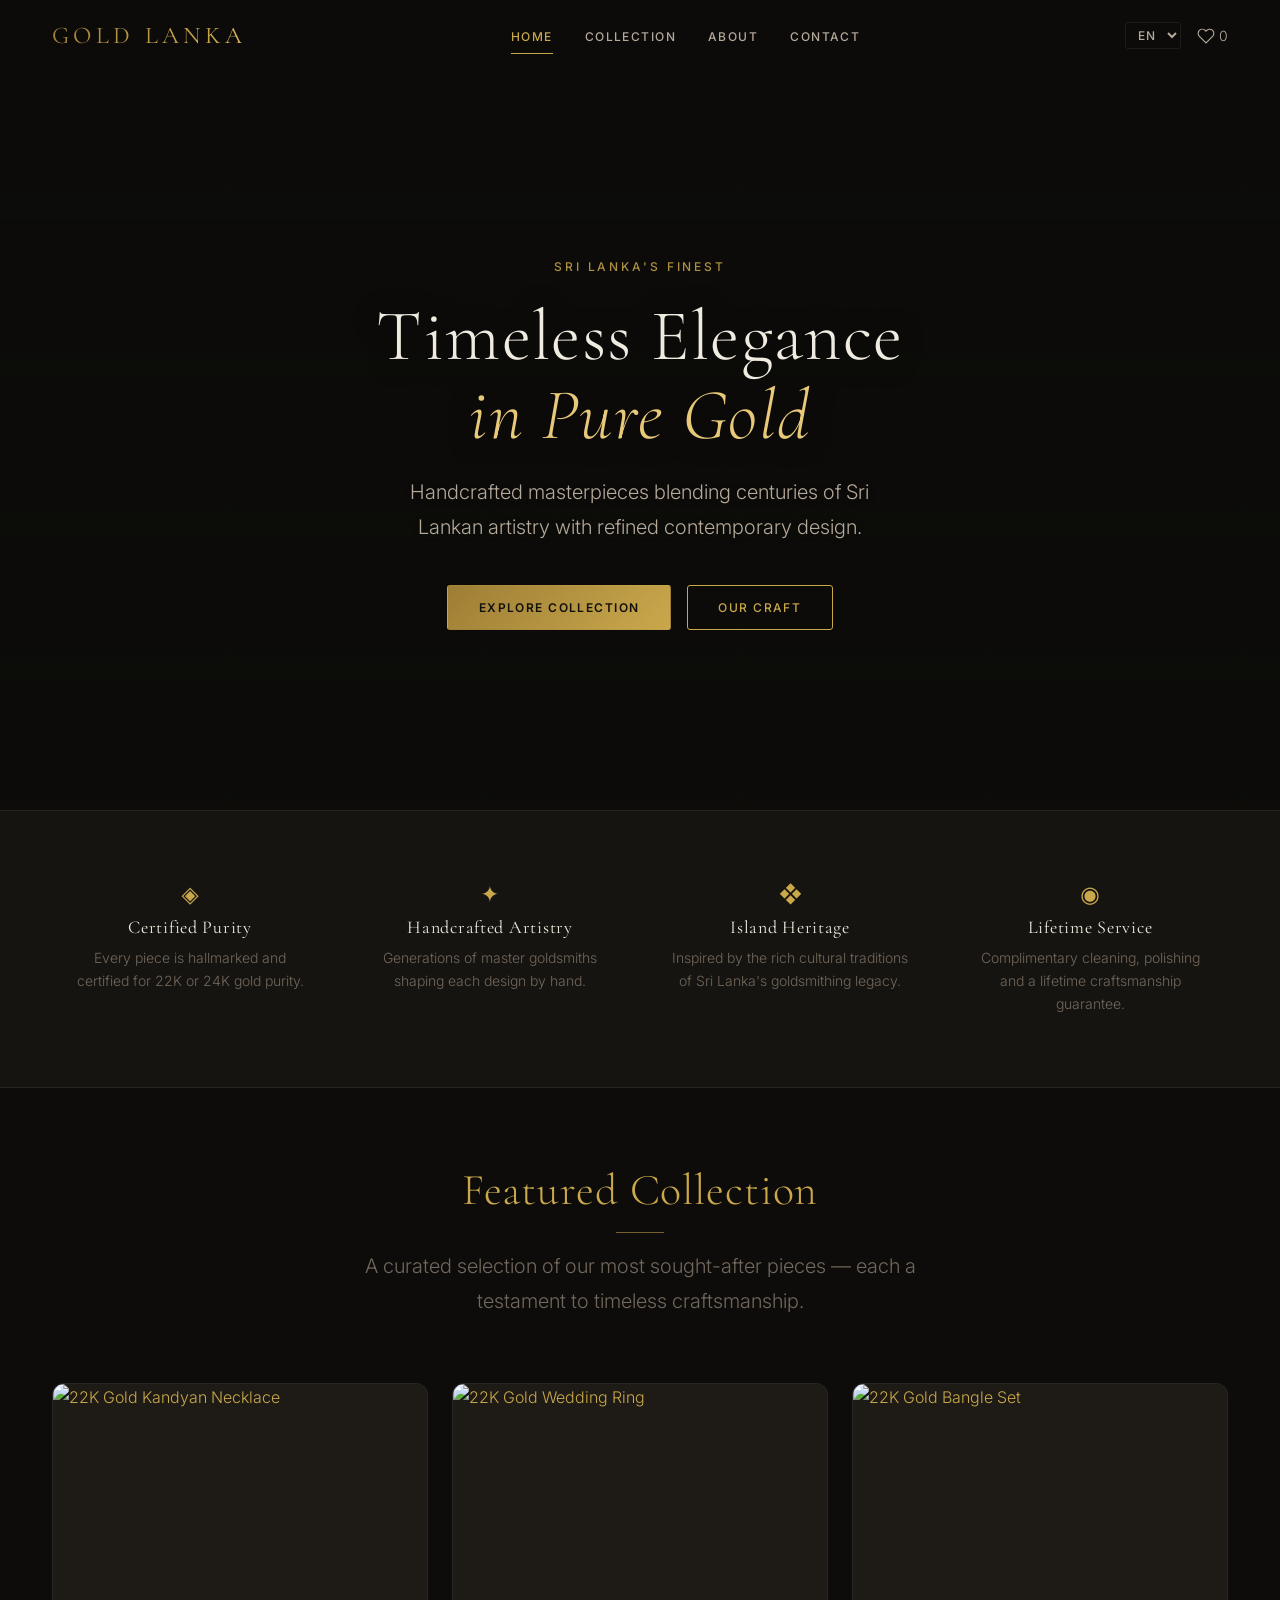
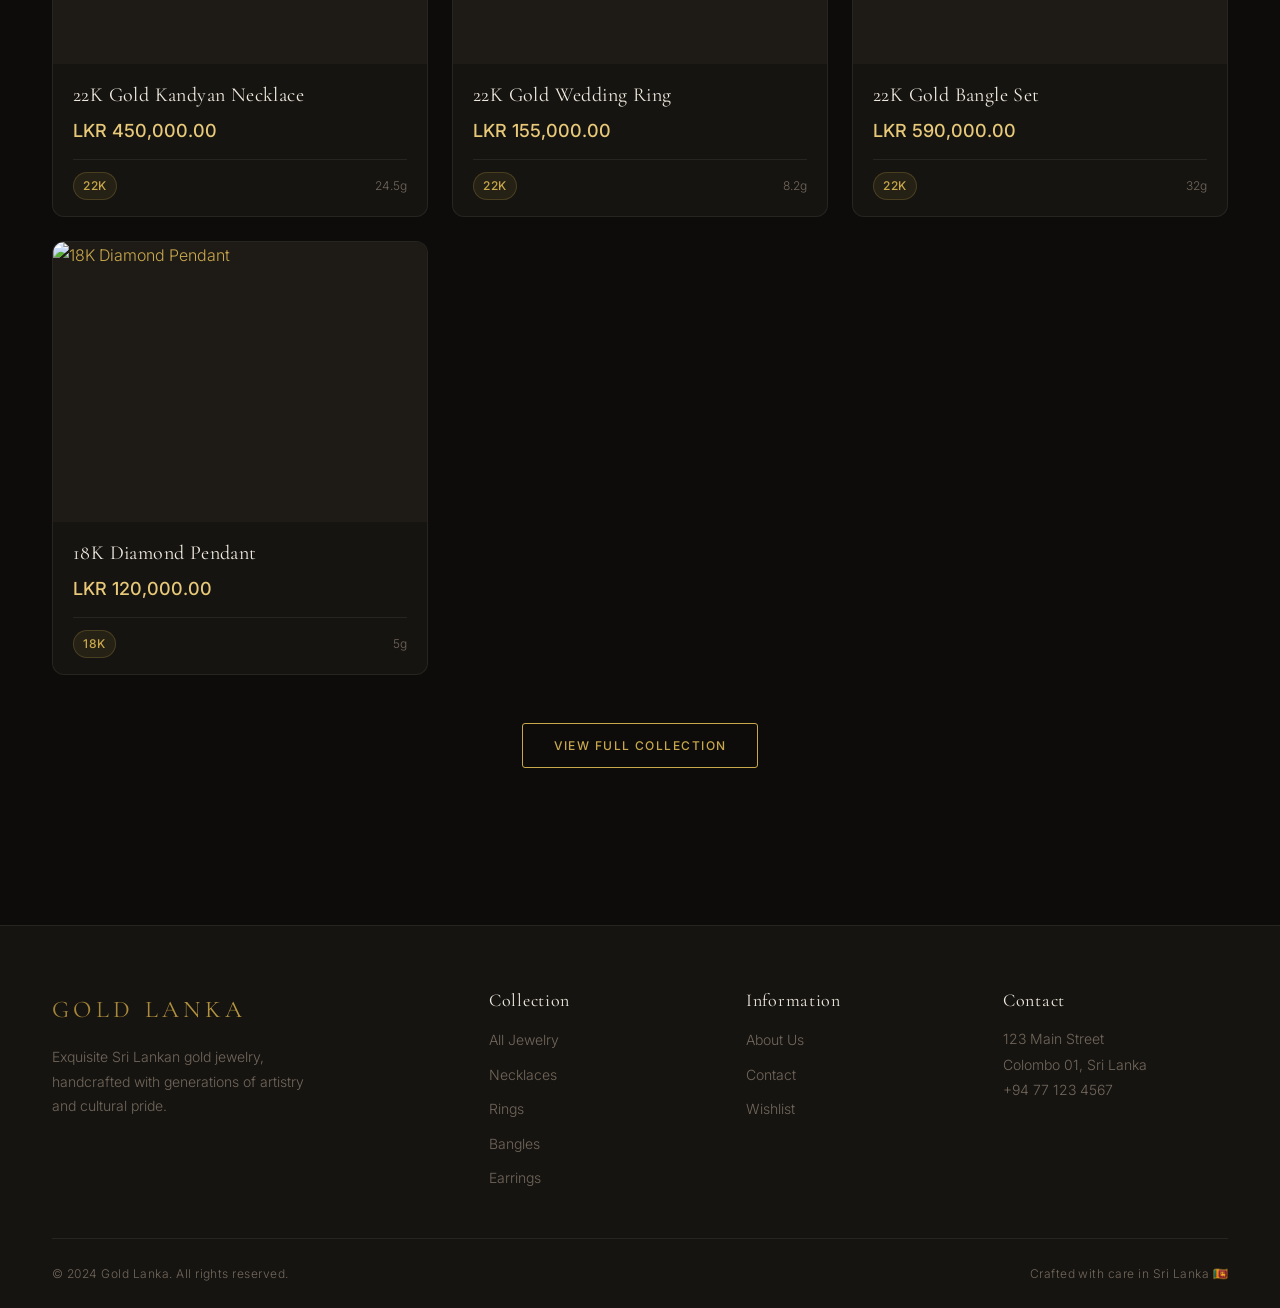
==== index.html @ e4578758 "updated" ====
<!DOCTYPE html>
<html lang="en">
<head>
  <meta charset="UTF-8">
  <meta name="viewport" content="width=device-width, initial-scale=1.0">
  <title>Gold Lanka | Premium Sri Lankan Gold Jewelry</title>
  <meta name="description" content="Discover exquisite 22K and 24K gold jewelry handcrafted in Sri Lanka. Traditional Kandyan artistry meets refined contemporary design.">

  <!-- Preconnect for fonts -->
  <link rel="preconnect" href="https://fonts.googleapis.com">
  <link rel="preconnect" href="https://fonts.gstatic.com" crossorigin>
  <link href="https://fonts.googleapis.com/css2?family=Cormorant+Garamond:ital,wght@0,300;0,400;0,600;1,300;1,400;1,600&family=Inter:wght@300;400;500;600&display=swap" rel="stylesheet">

  <link rel="stylesheet" href="assets/css/style.css">

  <!-- Open Graph -->
  <meta property="og:title" content="Gold Lanka | Premium Sri Lankan Gold Jewelry">
  <meta property="og:description" content="Exquisite 22K and 24K gold jewelry, handcrafted in the heart of Sri Lanka.">
  <meta property="og:image" content="assets/images/og-image.jpg">
  <meta property="og:url" content="https://your-username.github.io/gold-shop/">
  <meta property="og:type" content="website">

  <!-- Twitter Card -->
  <meta name="twitter:card" content="summary_large_image">
  <meta name="twitter:title" content="Gold Lanka | Premium Sri Lankan Gold Jewelry">
  <meta name="twitter:description" content="Exquisite 22K and 24K gold jewelry, handcrafted in the heart of Sri Lanka.">

  <!-- Structured Data -->
  <script type="application/ld+json">
  {
    "@context": "https://schema.org",
    "@type": "JewelryStore",
    "name": "Gold Lanka",
    "description": "Premium Sri Lankan gold jewelry — handcrafted 22K and 24K pieces",
    "image": "https://your-username.github.io/gold-shop/assets/images/logo.png",
    "priceRange": "LKR",
    "address": {
      "@type": "PostalAddress",
      "streetAddress": "123 Main Street",
      "addressLocality": "Colombo",
      "addressRegion": "Western",
      "postalCode": "00100",
      "addressCountry": "LK"
    }
  }
  </script>
</head>
<body>

  <!-- Skip to content -->
  <a href="#main-content" class="skip-link">Skip to content</a>

  <!-- ── Header ── -->
  <header class="site-header" id="site-header">
    <div class="container nav-container">

      <div class="logo">
        <a href="index.html" aria-label="Gold Lanka — Home">GOLD LANKA</a>
      </div>

      <!-- Mobile menu toggle -->
      <button class="menu-toggle" id="menu-toggle"
              aria-controls="primary-nav"
              aria-expanded="false"
              aria-label="Toggle navigation menu">
        <span></span>
        <span></span>
        <span></span>
      </button>

      <nav class="primary-nav" id="primary-nav" aria-label="Main navigation">
        <ul class="nav-links">
          <li><a href="index.html" class="active">Home</a></li>
          <li><a href="catalog.html">Collection</a></li>
          <li><a href="about.html">About</a></li>
          <li><a href="contact.html">Contact</a></li>
        </ul>
      </nav>

      <div class="nav-actions">
        <select id="lang-selector" aria-label="Select language">
          <option value="en">EN</option>
          <option value="si">SI</option>
          <option value="ta">TA</option>
        </select>
        <a href="wishlist.html" class="wishlist-icon" aria-label="Wishlist">
          <svg width="18" height="18" viewBox="0 0 24 24" fill="none"
               stroke="currentColor" stroke-width="1.5" aria-hidden="true">
            <path d="M20.84 4.61a5.5 5.5 0 0 0-7.78 0L12 5.67l-1.06-1.06a5.5 5.5 0 0 0-7.78 7.78l1.06 1.06L12 21.23l7.78-7.78 1.06-1.06a5.5 5.5 0 0 0 0-7.78z"/>
          </svg>
          <span id="wishlist-count">0</span>
        </a>
      </div>

    </div>
  </header>

  <!-- ── Main Content ── -->
  <main id="main-content">

    <!-- Hero -->
    <section class="hero" aria-label="Welcome">
      <div class="hero-bg" aria-hidden="true"></div>
      <div class="hero-content">
        <span class="hero-eyebrow">Sri Lanka's Finest</span>
        <h1>Timeless Elegance<br><em>in Pure Gold</em></h1>
        <p>Handcrafted masterpieces blending centuries of Sri Lankan artistry with refined contemporary design.</p>
        <div class="hero-cta">
          <a href="catalog.html" class="btn btn-primary">Explore Collection</a>
          <a href="about.html" class="btn">Our Craft</a>
        </div>
      </div>
    </section>

    <!-- Feature Pillars -->
    <section class="features-section" aria-label="Our commitments">
      <div class="container">
        <div class="features-grid">
          <div class="feature-item">
            <div class="feature-icon" aria-hidden="true">◈</div>
            <h3>Certified Purity</h3>
            <p>Every piece is hallmarked and certified for 22K or 24K gold purity.</p>
          </div>
          <div class="feature-item">
            <div class="feature-icon" aria-hidden="true">✦</div>
            <h3>Handcrafted Artistry</h3>
            <p>Generations of master goldsmiths shaping each design by hand.</p>
          </div>
          <div class="feature-item">
            <div class="feature-icon" aria-hidden="true">❖</div>
            <h3>Island Heritage</h3>
            <p>Inspired by the rich cultural traditions of Sri Lanka's goldsmithing legacy.</p>
          </div>
          <div class="feature-item">
            <div class="feature-icon" aria-hidden="true">◉</div>
            <h3>Lifetime Service</h3>
            <p>Complimentary cleaning, polishing and a lifetime craftsmanship guarantee.</p>
          </div>
        </div>
      </div>
    </section>

    <!-- Featured Collection -->
    <section class="section" aria-labelledby="featured-heading">
      <div class="container">
        <div class="section-header">
          <h2 id="featured-heading">Featured Collection</h2>
          <span class="divider" aria-hidden="true"></span>
          <p>A curated selection of our most sought-after pieces — each a testament to timeless craftsmanship.</p>
        </div>
        <div id="featured-products" class="product-grid">
          <!-- Loaded by JS -->
        </div>
        <div style="text-align: center; margin-top: var(--space-8);">
          <a href="catalog.html" class="btn">View Full Collection</a>
        </div>
      </div>
    </section>

  </main>

  <!-- ── Footer ── -->
  <footer class="site-footer">
    <div class="container">
      <div class="footer-grid">

        <div class="footer-brand">
          <div class="logo">GOLD LANKA</div>
          <p>Exquisite Sri Lankan gold jewelry, handcrafted with generations of artistry and cultural pride.</p>
        </div>

        <div class="footer-col">
          <h4>Collection</h4>
          <ul>
            <li><a href="catalog.html">All Jewelry</a></li>
            <li><a href="catalog.html">Necklaces</a></li>
            <li><a href="catalog.html">Rings</a></li>
            <li><a href="catalog.html">Bangles</a></li>
            <li><a href="catalog.html">Earrings</a></li>
          </ul>
        </div>

        <div class="footer-col">
          <h4>Information</h4>
          <ul>
            <li><a href="about.html">About Us</a></li>
            <li><a href="contact.html">Contact</a></li>
            <li><a href="wishlist.html">Wishlist</a></li>
          </ul>
        </div>

        <div class="footer-col">
          <h4>Contact</h4>
          <address>
            123 Main Street<br>
            Colombo 01, Sri Lanka<br>
            <a href="tel:+94771234567">+94 77 123 4567</a>
          </address>
        </div>

      </div>
      <div class="footer-bottom">
        <p>&copy; 2024 Gold Lanka. All rights reserved.</p>
        <p>Crafted with care in Sri Lanka 🇱🇰</p>
      </div>
    </div>
  </footer>

  <script src="assets/js/main.js"></script>
  <script src="assets/js/catalog-data.js"></script>
  <script>
    document.addEventListener('DOMContentLoaded', async () => {
      try {
        let products;
        if (window.catalogData) {
          products = window.catalogData;
        } else {
          const response = await fetch('./data/catalog.json');
          products = await response.json();
        }
        const featured = products.filter(p => p.featured).slice(0, 4);

        const container = document.getElementById('featured-products');
        if (container) {
          container.innerHTML = featured.map((p, index) => `
            <div class="product-card" style="animation-delay: ${index * 0.1}s">
              <a href="product.html?id=${p.id}" class="product-image-container">
                <img src="${p.image}" alt="${p.name}" class="product-image"
                     loading="lazy" width="800" height="600">
              </a>
              <div class="product-info">
                <h3 class="product-title">
                  <a href="product.html?id=${p.id}">${p.name}</a>
                </h3>
                <p class="product-price">${formatCurrency(p.price_lkr)}</p>
                <div class="product-meta">
                  <span class="tag">${p.karat}</span>
                  <span>${p.weight_g}g</span>
                </div>
              </div>
            </div>
          `).join('');
        }
      } catch (e) {
        console.error(e);
      }
    });
  </script>
</body>
</html>
---- assets/css/style.css ----
/* ============================================================
   GOLD LANKA — Design System
   Premium static site stylesheet
   ============================================================ */

/* 1. FONTS
   ---------------------------------------------------------- */
@import url('https://fonts.googleapis.com/css2?family=Cormorant+Garamond:ital,wght@0,300;0,400;0,600;1,300;1,400;1,600&family=Inter:wght@300;400;500;600&display=swap');

/* 2. DESIGN TOKENS
   ---------------------------------------------------------- */
:root {
  /* --- Color Palette --- */
  --color-bg:             #0d0c0a;
  --color-surface:        #161410;
  --color-surface-2:      #1e1b16;
  --color-surface-3:      #26221c;
  --color-text:           #f0ebe0;
  --color-text-secondary: #b5a99a;
  --color-muted:          #72675c;
  --color-border:         rgba(201, 168, 76, 0.18);
  --color-border-subtle:  rgba(255, 255, 255, 0.07);
  --color-accent:         #c9a84c;
  --color-accent-light:   #e8c97a;
  --color-accent-dark:    #9e7e35;
  --color-accent-subtle:  rgba(201, 168, 76, 0.09);
  --color-accent-glow:    rgba(201, 168, 76, 0.20);

  /* Legacy aliases — keeps existing JS/HTML working */
  --color-gold:           var(--color-accent);
  --color-gold-light:     var(--color-accent-light);
  --color-gold-dark:      var(--color-accent-dark);
  --color-text-muted:     var(--color-text-secondary);
  --color-surface-hover:  var(--color-surface-2);

  /* --- Typography --- */
  --font-display:  'Cormorant Garamond', 'Georgia', serif;
  --font-sans:     'Inter', -apple-system, BlinkMacSystemFont, 'Segoe UI', system-ui, sans-serif;
  --font-mono:     'SF Mono', 'Fira Code', 'Cascadia Code', monospace;
  --font-heading:  var(--font-display);   /* legacy alias */
  --font-body:     var(--font-sans);      /* legacy alias */

  /* --- Fluid Type Scale --- */
  --text-xs:   clamp(0.70rem, 0.67rem + 0.18vw, 0.75rem);
  --text-sm:   clamp(0.80rem, 0.77rem + 0.18vw, 0.875rem);
  --text-base: clamp(0.9375rem, 0.91rem + 0.15vw, 1rem);
  --text-md:   clamp(1.0625rem, 1.01rem + 0.28vw, 1.125rem);
  --text-lg:   clamp(1.125rem,  1.05rem + 0.40vw, 1.25rem);
  --text-xl:   clamp(1.3rem,    1.15rem + 0.75vw, 1.5rem);
  --text-2xl:  clamp(1.6rem,    1.35rem + 1.25vw, 2.0rem);
  --text-3xl:  clamp(2.0rem,    1.60rem + 2.00vw, 2.75rem);
  --text-4xl:  clamp(2.75rem,   2.00rem + 3.75vw, 4.5rem);

  /* --- Spacing Scale --- */
  --space-1:  0.25rem;
  --space-2:  0.5rem;
  --space-3:  0.75rem;
  --space-4:  1rem;
  --space-5:  1.25rem;
  --space-6:  1.5rem;
  --space-8:  2rem;
  --space-10: 2.5rem;
  --space-12: 3rem;
  --space-16: 4rem;
  --space-20: 5rem;
  --space-24: 6rem;
  --space-32: 8rem;

  /* Legacy spacing aliases */
  --spacing-sm: var(--space-2);
  --spacing-md: var(--space-4);
  --spacing-lg: var(--space-8);
  --spacing-xl: var(--space-16);

  /* --- Radii --- */
  --radius-sm:   3px;
  --radius-md:   8px;
  --radius-lg:   12px;
  --radius-xl:   20px;
  --radius-full: 9999px;
  --border-radius: var(--radius-md);   /* legacy alias */

  /* --- Shadows --- */
  --shadow-sm:      0 1px 3px rgba(0,0,0,0.40), 0 1px 2px rgba(0,0,0,0.30);
  --shadow-md:      0 4px 16px rgba(0,0,0,0.45), 0 2px 6px rgba(0,0,0,0.30);
  --shadow-lg:      0 12px 32px rgba(0,0,0,0.55), 0 4px 12px rgba(0,0,0,0.35);
  --shadow-gold:    0 8px 28px rgba(201,168,76,0.20), 0 2px 8px rgba(201,168,76,0.10);
  --shadow-gold-sm: 0 4px 12px rgba(201,168,76,0.14);
  --shadow-subtle:  var(--shadow-sm);   /* legacy alias */

  /* --- Transitions --- */
  --ease-out:    cubic-bezier(0.2, 0, 0, 1);
  --ease-spring: cubic-bezier(0.34, 1.56, 0.64, 1);
  --duration-fast:  120ms;
  --duration-base:  180ms;
  --duration-slow:  300ms;
  --transition: all var(--duration-base) var(--ease-out);   /* legacy alias */

  /* --- Layout --- */
  --container-max: 1240px;
  --container-pad: clamp(1rem, 4vw, 2rem);
  --header-height: 72px;
}


/* 3. RESET & BASE
   ---------------------------------------------------------- */
*, *::before, *::after {
  box-sizing: border-box;
  margin: 0;
  padding: 0;
}

html {
  scroll-behavior: smooth;
  -webkit-text-size-adjust: 100%;
}

body {
  background-color: var(--color-bg);
  color: var(--color-text);
  font-family: var(--font-sans);
  font-size: var(--text-base);
  line-height: 1.65;
  font-weight: 300;
  -webkit-font-smoothing: antialiased;
  -moz-osx-font-smoothing: grayscale;
  min-height: 100dvh;
}

img, svg { display: block; max-width: 100%; }
button, input, select, textarea { font-family: inherit; font-size: inherit; }
ul, ol { list-style: none; }

/* 4. TYPOGRAPHY
   ---------------------------------------------------------- */
h1, h2, h3, h4, h5, h6 {
  font-family: var(--font-display);
  color: var(--color-accent);
  line-height: 1.15;
  font-weight: 400;
  letter-spacing: 0.02em;
  margin-bottom: var(--space-4);
}

h1 { font-size: var(--text-4xl); font-weight: 300; }
h2 { font-size: var(--text-3xl); font-weight: 300; }
h3 { font-size: var(--text-2xl); }
h4 { font-size: var(--text-xl); }

p {
  color: var(--color-text-secondary);
  line-height: 1.75;
  margin-bottom: var(--space-4);
}

a {
  color: var(--color-accent);
  text-decoration: none;
  transition: color var(--duration-fast) var(--ease-out);
}

a:hover { color: var(--color-accent-light); }

strong, b { font-weight: 600; color: var(--color-text); }

/* 5. LAYOUT UTILITIES
   ---------------------------------------------------------- */
.container {
  max-width: var(--container-max);
  margin-inline: auto;
  padding-inline: var(--container-pad);
}

.text-center { text-align: center; }
.text-muted   { color: var(--color-muted); }

.section { padding-block: clamp(3rem, 6vw, 6rem); }

.section-header {
  text-align: center;
  margin-bottom: var(--space-12);
}

.section-header h2 { margin-bottom: var(--space-3); }

.section-header p {
  font-size: var(--text-lg);
  max-width: 560px;
  margin-inline: auto;
  color: var(--color-muted);
}

.divider {
  display: block;
  width: 48px;
  height: 1px;
  background: var(--color-accent);
  margin-inline: auto;
  margin-block: var(--space-4);
  opacity: 0.55;
}

/* 6. SKIP LINK
   ---------------------------------------------------------- */
.skip-link {
  position: absolute;
  top: -100%;
  left: var(--space-4);
  padding: var(--space-2) var(--space-5);
  background: var(--color-accent);
  color: #100e00;
  font-weight: 600;
  font-size: var(--text-sm);
  border-radius: var(--radius-sm);
  z-index: 9999;
  transition: top var(--duration-fast);
}

.skip-link:focus { top: var(--space-4); }

/* 7. HEADER & NAVIGATION
   ---------------------------------------------------------- */
.site-header {
  position: sticky;
  top: 0;
  z-index: 200;
  height: var(--header-height);
  background-color: rgba(13, 12, 10, 0.72);
  backdrop-filter: blur(16px);
  -webkit-backdrop-filter: blur(16px);
  border-bottom: 1px solid transparent;
  transition:
    background-color var(--duration-slow) var(--ease-out),
    border-color     var(--duration-slow) var(--ease-out),
    box-shadow       var(--duration-slow) var(--ease-out);
}

.site-header.scrolled {
  background-color: rgba(13, 12, 10, 0.96);
  border-bottom-color: var(--color-border);
  box-shadow: 0 4px 24px rgba(0,0,0,0.40);
}

.nav-container {
  height: 100%;
  display: flex;
  align-items: center;
  justify-content: space-between;
  gap: var(--space-8);
}

/* Logo */
.logo {
  font-family: var(--font-display);
  font-size: var(--text-xl);
  font-weight: 400;
  letter-spacing: 0.18em;
  text-transform: uppercase;
  background: linear-gradient(
    135deg,
    var(--color-accent-dark)  0%,
    var(--color-accent)       42%,
    var(--color-accent-light) 60%,
    var(--color-accent)       100%
  );
  background-size: 200% auto;
  -webkit-background-clip: text;
  background-clip: text;
  color: transparent;
  transition: background-position var(--duration-slow) var(--ease-out);
  flex-shrink: 0;
}

.logo:hover { background-position: right center; }

.logo a { color: inherit; }

/* Primary nav */
.primary-nav {
  display: flex;
  align-items: center;
  flex: 1;
  justify-content: center;
}

.nav-links {
  display: flex;
  gap: var(--space-8);
}

.nav-links a {
  font-size: var(--text-xs);
  font-weight: 500;
  text-transform: uppercase;
  letter-spacing: 0.12em;
  color: var(--color-text-secondary);
  padding-block: var(--space-2);
  position: relative;
}

.nav-links a::after {
  content: '';
  position: absolute;
  bottom: -2px;
  left: 0;
  right: 0;
  height: 1px;
  background: var(--color-accent);
  transform: scaleX(0);
  transform-origin: right;
  transition: transform var(--duration-base) var(--ease-out);
}

.nav-links a:hover,
.nav-links a.active { color: var(--color-accent); }

.nav-links a:hover::after,
.nav-links a.active::after {
  transform: scaleX(1);
  transform-origin: left;
}

/* Nav actions */
.nav-actions {
  display: flex;
  align-items: center;
  gap: var(--space-4);
  flex-shrink: 0;
}

.nav-actions select {
  background: transparent;
  border: 1px solid var(--color-border-subtle);
  color: var(--color-text-secondary);
  font-size: var(--text-xs);
  font-weight: 500;
  letter-spacing: 0.06em;
  padding: var(--space-1) var(--space-2);
  border-radius: var(--radius-sm);
  cursor: pointer;
  transition: border-color var(--duration-fast);
}

.nav-actions select:hover,
.nav-actions select:focus {
  border-color: var(--color-accent);
  outline: none;
  color: var(--color-text);
}

.wishlist-icon {
  display: flex;
  align-items: center;
  gap: var(--space-1);
  font-size: var(--text-sm);
  color: var(--color-text-secondary);
  transition: color var(--duration-fast);
}

.wishlist-icon:hover { color: var(--color-accent); }

/* Mobile menu toggle */
.menu-toggle {
  display: none;
  flex-direction: column;
  justify-content: center;
  gap: 5px;
  width: 36px;
  height: 36px;
  background: none;
  border: none;
  cursor: pointer;
  padding: 6px;
  z-index: 210;
}

.menu-toggle span {
  display: block;
  height: 1px;
  background: var(--color-text);
  transition:
    transform var(--duration-base) var(--ease-out),
    opacity   var(--duration-fast) var(--ease-out),
    width     var(--duration-base) var(--ease-out);
  transform-origin: center;
}

.menu-toggle span:nth-child(1) { width: 22px; }
.menu-toggle span:nth-child(2) { width: 14px; margin-left: auto; }
.menu-toggle span:nth-child(3) { width: 18px; }

.menu-toggle[aria-expanded="true"] span:nth-child(1) {
  transform: translateY(6px) rotate(45deg);
  width: 22px;
}
.menu-toggle[aria-expanded="true"] span:nth-child(2) {
  opacity: 0;
  transform: scaleX(0);
}
.menu-toggle[aria-expanded="true"] span:nth-child(3) {
  transform: translateY(-6px) rotate(-45deg);
  width: 22px;
}

/* 8. BUTTONS
   ---------------------------------------------------------- */
.btn {
  display: inline-flex;
  align-items: center;
  justify-content: center;
  gap: var(--space-2);
  padding: 0.72rem 1.9rem;
  font-family: var(--font-sans);
  font-size: var(--text-xs);
  font-weight: 500;
  text-transform: uppercase;
  letter-spacing: 0.12em;
  border-radius: var(--radius-sm);
  cursor: pointer;
  background: transparent;
  border: 1px solid var(--color-accent);
  color: var(--color-accent);
  transition:
    background-color var(--duration-base) var(--ease-out),
    color            var(--duration-base) var(--ease-out),
    border-color     var(--duration-base) var(--ease-out),
    transform        var(--duration-fast) var(--ease-out),
    box-shadow       var(--duration-base) var(--ease-out);
  white-space: nowrap;
  text-decoration: none;
  position: relative;
  overflow: hidden;
}

.btn::after {
  content: '';
  position: absolute;
  inset: 0;
  background: white;
  opacity: 0;
  transition: opacity var(--duration-fast);
}

.btn:hover {
  background: var(--color-accent-subtle);
  color: var(--color-accent-light);
  border-color: var(--color-accent-light);
  box-shadow: var(--shadow-gold-sm);
}

.btn:hover::after { opacity: 0.025; }
.btn:active { transform: translateY(1px); }

.btn-primary {
  background: linear-gradient(135deg, var(--color-accent-dark), var(--color-accent));
  border-color: transparent;
  color: #12100a;
  font-weight: 600;
}

.btn-primary:hover {
  background: linear-gradient(135deg, var(--color-accent), var(--color-accent-light));
  transform: translateY(-2px);
  box-shadow: var(--shadow-gold);
  color: #0d0b06;
  border-color: transparent;
}

/* 9. HERO
   ---------------------------------------------------------- */
.hero {
  position: relative;
  min-height: clamp(520px, 82vh, 920px);
  display: flex;
  align-items: center;
  justify-content: center;
  text-align: center;
  overflow: hidden;
  padding-block: var(--space-24);
}

.hero-bg {
  position: absolute;
  inset: 0;
  background-image:
    url('https://images.unsplash.com/photo-1626784215021-2e39ccf971cd?auto=format&fit=crop&w=1920&q=80');
  background-size: cover;
  background-position: center;
  transform: scale(1.04);
  transition: transform 10s ease-out;
  will-change: transform;
}

.hero-bg::after {
  content: '';
  position: absolute;
  inset: 0;
  background: linear-gradient(
    to bottom,
    rgba(13,12,10,0.50) 0%,
    rgba(13,12,10,0.72) 55%,
    rgba(13,12,10,0.92) 100%
  );
}

.hero-content {
  position: relative;
  z-index: 1;
  max-width: 760px;
  margin-inline: auto;
  padding-inline: var(--container-pad);
}

.hero-eyebrow {
  display: inline-block;
  font-size: var(--text-xs);
  font-weight: 500;
  text-transform: uppercase;
  letter-spacing: 0.24em;
  color: var(--color-accent);
  margin-bottom: var(--space-5);
  opacity: 0.85;
}

.hero h1 {
  font-size: var(--text-4xl);
  font-weight: 300;
  color: var(--color-text);
  line-height: 1.1;
  margin-bottom: var(--space-5);
  text-shadow: 0 2px 24px rgba(0,0,0,0.55);
}

.hero h1 em {
  font-style: italic;
  color: var(--color-accent-light);
}

.hero p {
  font-size: var(--text-lg);
  color: var(--color-text-secondary);
  max-width: 520px;
  margin-inline: auto;
  margin-bottom: var(--space-10);
  font-weight: 300;
  text-shadow: 0 1px 6px rgba(0,0,0,0.45);
}

.hero-cta {
  display: flex;
  gap: var(--space-4);
  justify-content: center;
  flex-wrap: wrap;
}

/* 10. FEATURE PILLARS
   ---------------------------------------------------------- */
.features-section {
  border-top: 1px solid var(--color-border-subtle);
  border-bottom: 1px solid var(--color-border-subtle);
  padding-block: var(--space-12);
  background: var(--color-surface);
}

.features-grid {
  display: grid;
  grid-template-columns: repeat(auto-fit, minmax(200px, 1fr));
  gap: var(--space-6);
}

.feature-item {
  text-align: center;
  padding: var(--space-6) var(--space-4);
}

.feature-icon {
  font-size: 1.4rem;
  color: var(--color-accent);
  margin-bottom: var(--space-3);
  line-height: 1;
}

.feature-item h3 {
  font-size: var(--text-md);
  font-weight: 400;
  color: var(--color-text);
  margin-bottom: var(--space-2);
  letter-spacing: 0.04em;
}

.feature-item p {
  font-size: var(--text-sm);
  color: var(--color-muted);
  line-height: 1.65;
  margin: 0;
}

/* 11. PRODUCT GRID & CARDS
   ---------------------------------------------------------- */
.product-grid {
  display: grid;
  grid-template-columns: repeat(auto-fill, minmax(min(280px, 100%), 1fr));
  gap: var(--space-6);
  padding-block: var(--space-4);
}

.product-card {
  background: var(--color-surface);
  border: 1px solid var(--color-border-subtle);
  border-radius: var(--radius-lg);
  overflow: hidden;
  transition:
    transform    var(--duration-base) var(--ease-out),
    box-shadow   var(--duration-base) var(--ease-out),
    border-color var(--duration-base) var(--ease-out);
  position: relative;
  animation: fadeUp 0.5s var(--ease-out) backwards;
}

.product-card:hover {
  transform: translateY(-6px);
  box-shadow: var(--shadow-gold);
  border-color: var(--color-border);
}

.product-image-container {
  display: block;
  overflow: hidden;
  aspect-ratio: 4 / 3;
  background: var(--color-surface-2);
  position: relative;
}

.product-image {
  width: 100%;
  height: 100%;
  object-fit: cover;
  transition:
    transform var(--duration-slow) var(--ease-out),
    opacity   var(--duration-base) var(--ease-out);
}

.product-card:hover .product-image { transform: scale(1.06); }

.product-image-container::after {
  content: 'View Details';
  position: absolute;
  inset: 0;
  display: flex;
  align-items: center;
  justify-content: center;
  font-size: var(--text-xs);
  font-weight: 500;
  text-transform: uppercase;
  letter-spacing: 0.14em;
  color: var(--color-text);
  background: rgba(13,12,10,0.48);
  opacity: 0;
  transition: opacity var(--duration-base) var(--ease-out);
  backdrop-filter: blur(2px);
}

.product-card:hover .product-image-container::after { opacity: 1; }

.product-info { padding: var(--space-5) var(--space-5) var(--space-4); }

.product-title {
  font-family: var(--font-display);
  font-size: var(--text-lg);
  font-weight: 400;
  letter-spacing: 0.02em;
  margin-bottom: var(--space-2);
  white-space: nowrap;
  overflow: hidden;
  text-overflow: ellipsis;
}

.product-title a {
  color: var(--color-text);
  transition: color var(--duration-fast) var(--ease-out);
}

.product-title a:hover { color: var(--color-accent); }

.product-price {
  font-family: var(--font-sans);
  font-size: var(--text-md);
  font-weight: 500;
  color: var(--color-accent-light);
  margin-bottom: var(--space-3);
}

.product-meta {
  display: flex;
  align-items: center;
  justify-content: space-between;
  font-size: var(--text-xs);
  color: var(--color-muted);
  padding-top: var(--space-3);
  border-top: 1px solid var(--color-border-subtle);
}

.tag {
  background: var(--color-accent-subtle);
  color: var(--color-accent);
  border: 1px solid rgba(201,168,76,0.22);
  padding: 0.2rem 0.55rem;
  border-radius: var(--radius-full);
  font-size: var(--text-xs);
  font-weight: 500;
  letter-spacing: 0.07em;
  text-transform: uppercase;
}

/* 12. WISHLIST BUTTON
   ---------------------------------------------------------- */
.wishlist-btn {
  display: flex;
  align-items: center;
  justify-content: center;
  width: 32px;
  height: 32px;
  background: rgba(255,255,255,0.04);
  border: 1px solid var(--color-border-subtle);
  color: var(--color-muted);
  cursor: pointer;
  border-radius: var(--radius-full);
  transition:
    background-color var(--duration-fast) var(--ease-out),
    border-color     var(--duration-fast) var(--ease-out),
    color            var(--duration-fast) var(--ease-out),
    transform        var(--duration-fast) var(--ease-spring);
  font-size: 0.8rem;
  line-height: 1;
}

.wishlist-btn:hover {
  background: var(--color-accent-subtle);
  color: var(--color-accent);
  border-color: var(--color-border);
  transform: scale(1.12);
}

.wishlist-btn.active {
  color: #e05252;
  background: rgba(224,82,82,0.10);
  border-color: rgba(224,82,82,0.30);
}

/* 13. CATALOG PAGE
   ---------------------------------------------------------- */
.catalog-header {
  display: flex;
  justify-content: space-between;
  align-items: flex-end;
  gap: var(--space-6);
  padding-block: var(--space-8) var(--space-6);
  border-bottom: 1px solid var(--color-border-subtle);
  flex-wrap: wrap;
}

.catalog-header h1 { margin: 0; font-size: var(--text-3xl); }

.catalog-controls {
  display: flex;
  gap: var(--space-3);
  flex-wrap: wrap;
}

.catalog-controls input,
.catalog-controls select {
  padding: 0.6rem 1rem;
  background: var(--color-surface-2);
  border: 1px solid var(--color-border-subtle);
  color: var(--color-text);
  border-radius: var(--radius-md);
  font-size: var(--text-sm);
  transition: border-color var(--duration-fast), outline var(--duration-fast);
  min-width: 140px;
}

.catalog-controls input::placeholder { color: var(--color-muted); }

.catalog-controls input:focus,
.catalog-controls select:focus {
  outline: 2px solid var(--color-accent);
  outline-offset: 2px;
  border-color: var(--color-accent);
}

.catalog-layout {
  display: grid;
  grid-template-columns: 240px 1fr;
  gap: var(--space-8);
  margin-top: var(--space-8);
  align-items: start;
}

.catalog-content { min-width: 0; }

/* Filters sidebar */
.filters-sidebar {
  position: sticky;
  top: calc(var(--header-height) + var(--space-4));
  padding: var(--space-6);
  background: var(--color-surface);
  border: 1px solid var(--color-border-subtle);
  border-radius: var(--radius-lg);
}

.filter-group { margin-bottom: var(--space-6); }
.filter-group:last-child { margin-bottom: 0; }

.filter-group h4 {
  font-family: var(--font-display);
  font-size: var(--text-md);
  font-weight: 400;
  color: var(--color-text);
  border-bottom: 1px solid var(--color-border);
  padding-bottom: var(--space-2);
  margin-bottom: var(--space-3);
}

.filter-option {
  display: flex;
  align-items: center;
  gap: var(--space-2);
  padding-block: var(--space-2);
  cursor: pointer;
  color: var(--color-text-secondary);
  font-size: var(--text-sm);
  transition: color var(--duration-fast);
}

.filter-option:hover { color: var(--color-accent); }

.filter-option input[type="checkbox"] {
  accent-color: var(--color-accent);
  width: 14px;
  height: 14px;
  cursor: pointer;
  flex-shrink: 0;
}

/* Mobile filter toggle button */
.filter-toggle-btn {
  display: none;
  align-items: center;
  gap: var(--space-2);
  padding: 0.6rem 1rem;
  background: var(--color-surface-2);
  border: 1px solid var(--color-border-subtle);
  color: var(--color-text-secondary);
  border-radius: var(--radius-md);
  font-size: var(--text-sm);
  cursor: pointer;
  transition:
    border-color var(--duration-fast),
    color        var(--duration-fast);
}

.filter-toggle-btn:hover {
  border-color: var(--color-accent);
  color: var(--color-accent);
}

/* 14. PAGINATION
   ---------------------------------------------------------- */
.pagination {
  display: flex;
  gap: var(--space-2);
  justify-content: center;
  padding-block: var(--space-8);
  flex-wrap: wrap;
}

.pagination-btn {
  min-width: 40px;
  height: 40px;
  padding-inline: var(--space-3);
  background: var(--color-surface);
  border: 1px solid var(--color-border-subtle);
  color: var(--color-text-secondary);
  cursor: pointer;
  border-radius: var(--radius-md);
  font-size: var(--text-sm);
  font-weight: 500;
  transition:
    background-color var(--duration-fast) var(--ease-out),
    border-color     var(--duration-fast) var(--ease-out),
    color            var(--duration-fast) var(--ease-out);
}

.pagination-btn:hover {
  border-color: var(--color-accent);
  color: var(--color-accent);
  background: var(--color-accent-subtle);
}

.pagination-btn.active {
  background: var(--color-accent);
  border-color: var(--color-accent);
  color: #12100a;
  font-weight: 600;
}

/* 15. PRODUCT DETAIL
   ---------------------------------------------------------- */
.product-detail {
  display: grid;
  grid-template-columns: 1fr 1fr;
  gap: var(--space-16);
  padding-block: var(--space-8) var(--space-16);
  align-items: start;
}

.product-detail-image {
  border-radius: var(--radius-lg);
  overflow: hidden;
  aspect-ratio: 1;
  background: var(--color-surface-2);
  box-shadow: var(--shadow-lg);
}

.product-detail-image img {
  width: 100%;
  height: 100%;
  object-fit: cover;
}

.product-detail-title {
  font-size: var(--text-3xl);
  font-weight: 300;
  color: var(--color-text);
  margin-bottom: var(--space-2);
  letter-spacing: 0.01em;
}

.product-detail-price {
  font-family: var(--font-sans);
  font-size: var(--text-2xl);
  font-weight: 500;
  color: var(--color-accent-light);
  margin-bottom: var(--space-6);
}

.product-detail-specs {
  display: grid;
  grid-template-columns: 1fr 1fr;
  gap: var(--space-5);
  padding-block: var(--space-6);
  border-top: 1px solid var(--color-border-subtle);
  border-bottom: 1px solid var(--color-border-subtle);
  margin-bottom: var(--space-6);
}

.spec-item strong {
  display: block;
  font-size: var(--text-xs);
  text-transform: uppercase;
  letter-spacing: 0.10em;
  color: var(--color-muted);
  margin-bottom: var(--space-1);
  font-weight: 500;
}

.spec-item span {
  font-size: var(--text-md);
  color: var(--color-text);
}

.product-detail-desc {
  font-size: var(--text-md);
  line-height: 1.8;
  color: var(--color-text-secondary);
  margin-bottom: var(--space-8);
}

.product-detail-actions {
  display: flex;
  gap: var(--space-4);
  flex-wrap: wrap;
}

.product-detail-actions .btn { flex: 1; min-width: 140px; }

/* 16. FOOTER
   ---------------------------------------------------------- */
.site-footer {
  margin-top: var(--space-20);
  border-top: 1px solid var(--color-border-subtle);
  background: var(--color-surface);
  padding-top: var(--space-16);
}

/* Keep old footer selector working on pages not yet updated */
footer:not(.site-footer) {
  background: var(--color-surface);
  padding: var(--space-16) 0;
  margin-top: var(--space-16);
  border-top: 1px solid var(--color-border-subtle);
  text-align: center;
}

.footer-grid {
  display: grid;
  grid-template-columns: 1.8fr 1fr 1fr 1fr;
  gap: var(--space-8);
  padding-bottom: var(--space-12);
}

.footer-brand .logo {
  font-size: var(--text-xl);
  margin-bottom: var(--space-4);
  display: block;
}

.footer-brand p {
  font-size: var(--text-sm);
  color: var(--color-muted);
  max-width: 260px;
  line-height: 1.75;
  margin: 0;
}

.footer-col h4 {
  font-family: var(--font-display);
  font-size: var(--text-md);
  font-weight: 400;
  color: var(--color-text);
  margin-bottom: var(--space-4);
  letter-spacing: 0.04em;
}

.footer-col ul {
  display: flex;
  flex-direction: column;
  gap: var(--space-2);
}

.footer-col a, .footer-col address {
  font-size: var(--text-sm);
  color: var(--color-muted);
  font-style: normal;
  line-height: 1.8;
  transition: color var(--duration-fast);
}

.footer-col a:hover { color: var(--color-accent); }

.footer-bottom {
  border-top: 1px solid var(--color-border-subtle);
  padding-block: var(--space-6);
  display: flex;
  justify-content: space-between;
  align-items: center;
  gap: var(--space-4);
  flex-wrap: wrap;
}

.footer-bottom p {
  font-size: var(--text-xs);
  color: var(--color-muted);
  margin: 0;
  letter-spacing: 0.04em;
}

/* 17. TOAST
   ---------------------------------------------------------- */
.toast {
  position: fixed;
  bottom: var(--space-6);
  right: var(--space-6);
  background: var(--color-surface-3);
  color: var(--color-text);
  padding: var(--space-4) var(--space-6);
  border-radius: var(--radius-md);
  box-shadow: var(--shadow-lg);
  border-left: 3px solid var(--color-accent);
  transform: translateY(130%);
  opacity: 0;
  transition:
    transform var(--duration-base) var(--ease-out),
    opacity   var(--duration-base) var(--ease-out);
  z-index: 1000;
  font-size: var(--text-sm);
  max-width: 320px;
}

.toast.show {
  transform: translateY(0);
  opacity: 1;
}

/* 18. ANIMATIONS
   ---------------------------------------------------------- */
@keyframes fadeUp {
  from { opacity: 0; transform: translateY(20px); }
  to   { opacity: 1; transform: translateY(0); }
}

@keyframes fadeIn {
  from { opacity: 0; }
  to   { opacity: 1; }
}

/* Stagger product cards */
.product-card:nth-child(1) { animation-delay: 0.05s; }
.product-card:nth-child(2) { animation-delay: 0.10s; }
.product-card:nth-child(3) { animation-delay: 0.15s; }
.product-card:nth-child(4) { animation-delay: 0.20s; }
.product-card:nth-child(5) { animation-delay: 0.25s; }
.product-card:nth-child(6) { animation-delay: 0.30s; }
.product-card:nth-child(7) { animation-delay: 0.35s; }
.product-card:nth-child(8) { animation-delay: 0.40s; }

/* 19. FOCUS STYLES (WCAG AA)
   ---------------------------------------------------------- */
:focus-visible {
  outline: 2px solid var(--color-accent);
  outline-offset: 3px;
  border-radius: var(--radius-sm);
}

/* 20. REDUCED MOTION
   ---------------------------------------------------------- */
@media (prefers-reduced-motion: reduce) {
  *, *::before, *::after {
    animation-duration: 0.01ms !important;
    animation-iteration-count: 1 !important;
    transition-duration: 0.01ms !important;
    scroll-behavior: auto !important;
  }

  .hero-bg { transform: none; transition: none; }
}

/* 21. RESPONSIVE — TABLET
   ---------------------------------------------------------- */
@media (max-width: 1024px) {
  .footer-grid { grid-template-columns: 1fr 1fr; }
}

/* 22. RESPONSIVE — MOBILE
   ---------------------------------------------------------- */
@media (max-width: 768px) {
  /* Mobile nav */
  .menu-toggle { display: flex; }

  .primary-nav {
    position: fixed;
    top: var(--header-height);
    left: 0;
    right: 0;
    bottom: 0;
    background: rgba(13,12,10,0.97);
    backdrop-filter: blur(20px);
    -webkit-backdrop-filter: blur(20px);
    flex-direction: column;
    justify-content: center;
    align-items: center;
    gap: var(--space-10);
    transform: translateY(-100%);
    opacity: 0;
    pointer-events: none;
    transition:
      transform var(--duration-slow) var(--ease-out),
      opacity   var(--duration-slow) var(--ease-out);
    z-index: 205;
  }

  .primary-nav.is-open {
    transform: translateY(0);
    opacity: 1;
    pointer-events: all;
  }

  .nav-links {
    flex-direction: column;
    align-items: center;
    gap: var(--space-6);
  }

  .nav-links a {
    font-size: var(--text-xl);
    letter-spacing: 0.16em;
  }

  /* Hero */
  .hero h1 { font-size: clamp(2rem, 9vw, 3rem); }
  .hero-cta { flex-direction: column; align-items: center; }
  .hero-cta .btn { width: 100%; max-width: 280px; }

  /* Catalog */
  .catalog-layout { grid-template-columns: 1fr; }

  .filters-sidebar {
    position: static;
    display: none;
  }

  .filters-sidebar.is-open { display: block; }

  .filter-toggle-btn { display: flex; }

  .catalog-header { flex-direction: column; align-items: flex-start; }
  .catalog-controls { width: 100%; }
  .catalog-controls input,
  .catalog-controls select { min-width: unset; flex: 1; }

  /* Product detail */
  .product-detail {
    grid-template-columns: 1fr;
    gap: var(--space-8);
    padding-block: var(--space-6) var(--space-12);
  }

  /* Footer */
  .footer-grid { grid-template-columns: 1fr; gap: var(--space-6); }
  .footer-brand p { max-width: none; }
}

@media (max-width: 480px) {
  .features-grid { grid-template-columns: 1fr 1fr; }
  .product-detail-specs { grid-template-columns: 1fr; }
  .product-detail-actions { flex-direction: column; }
  .product-detail-actions .btn { min-width: unset; }
}
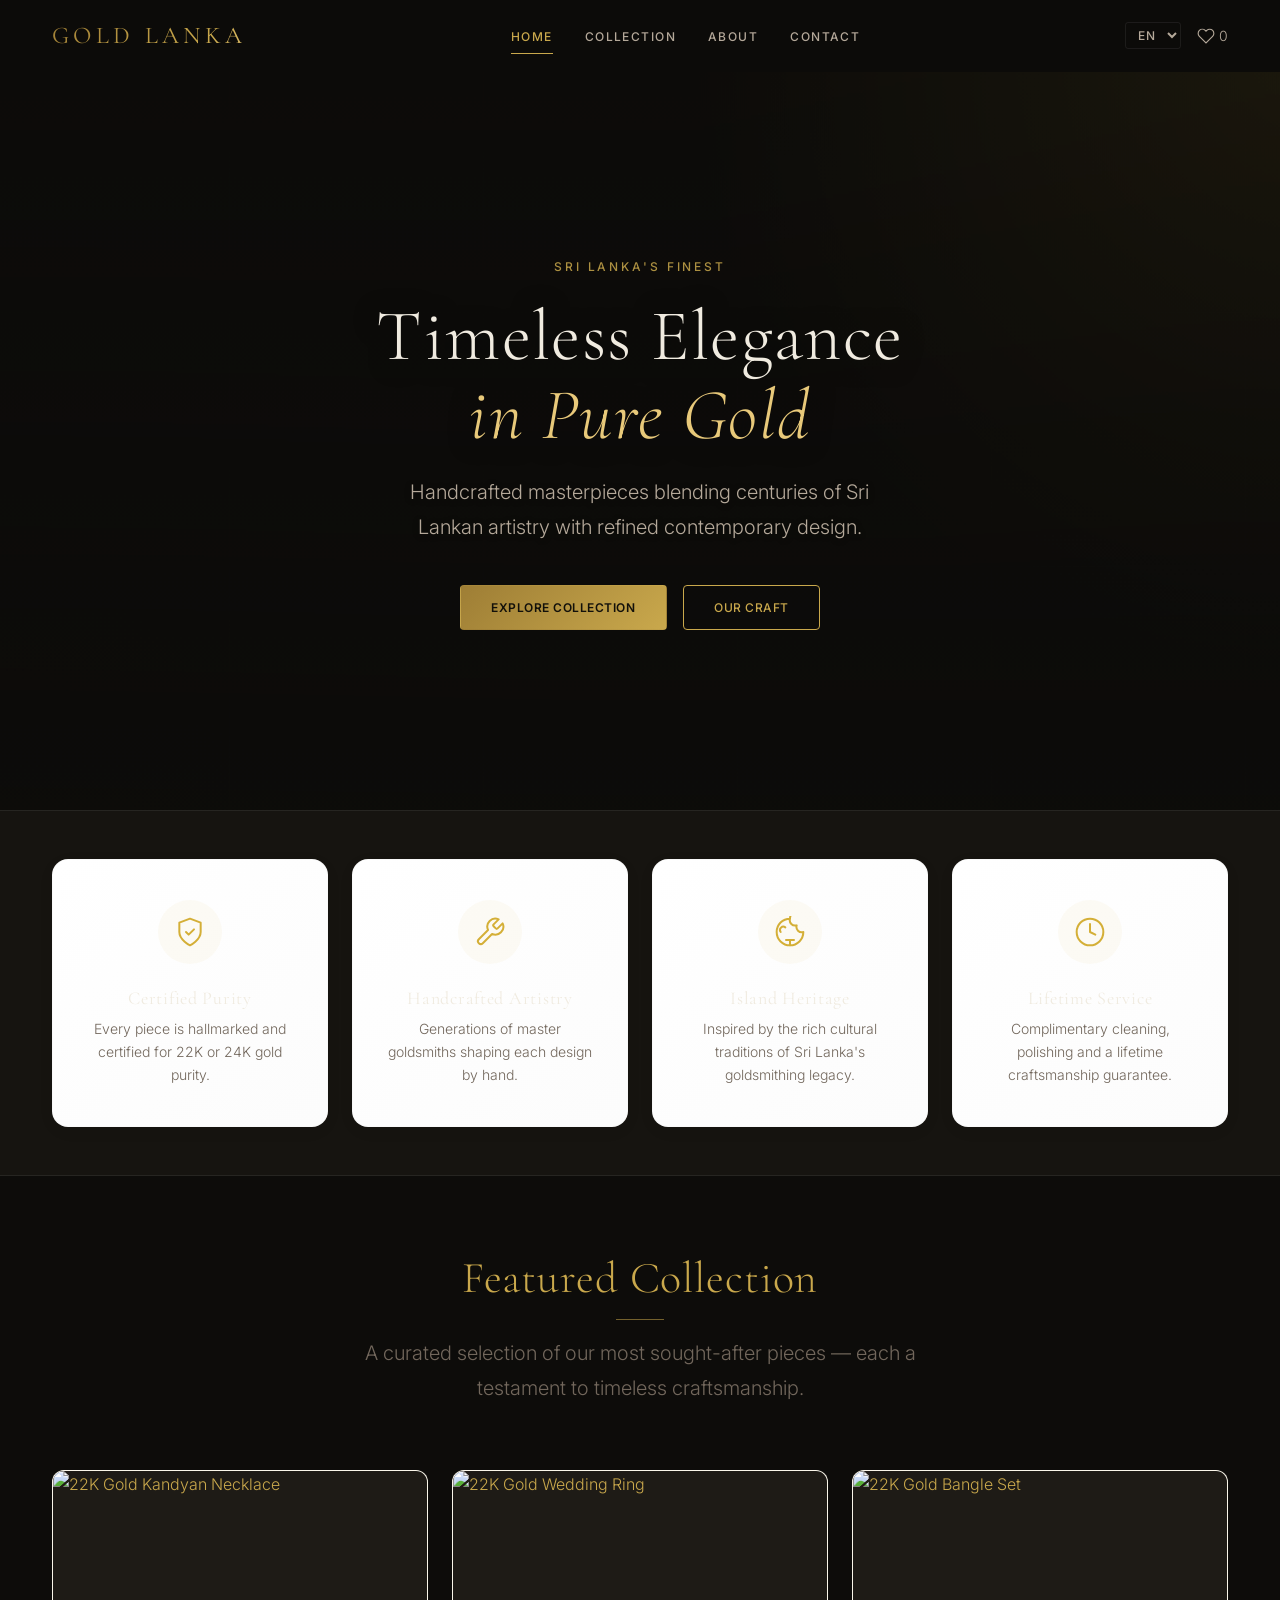
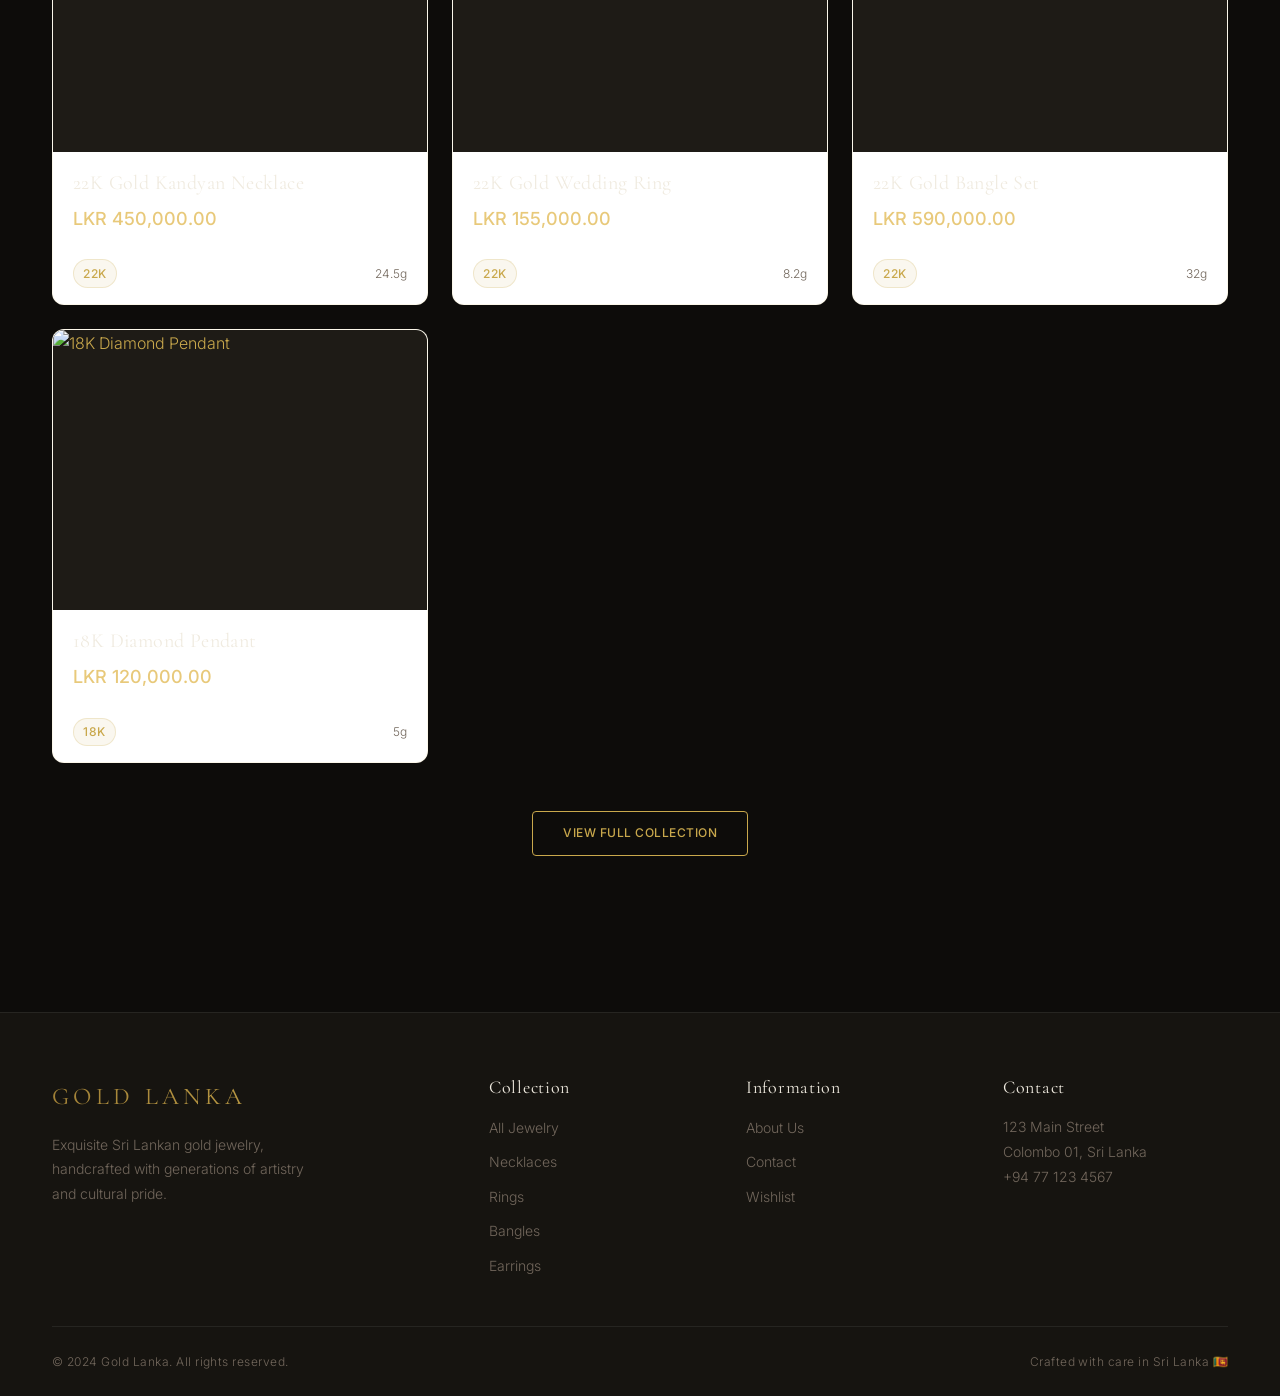
==== commit b969faed: "Add README and enhance HTML files with modern styles and features" ====
--- a/index.html
+++ b/index.html
@@ -11,7 +11,110 @@
   <link rel="preconnect" href="https://fonts.gstatic.com" crossorigin>
   <link href="https://fonts.googleapis.com/css2?family=Cormorant+Garamond:ital,wght@0,300;0,400;0,600;1,300;1,400;1,600&family=Inter:wght@300;400;500;600&display=swap" rel="stylesheet">
 
+  <link rel="icon" href="assets/images/logo.png" type="image/png">
+  <link rel="apple-touch-icon" href="assets/images/logo.png">
   <link rel="stylesheet" href="assets/css/style.css">
+  <style>
+    /* Modern enhancements */
+    :root {
+      --color-gold: #D4AF37;
+      --color-gold-light: #F4D03F;
+      --color-dark: #1A1A1A;
+      --shadow-soft: 0 10px 30px rgba(0,0,0,0.08);
+      --transition: all 0.4s cubic-bezier(0.165, 0.84, 0.44, 1);
+    }
+    html {
+      scroll-behavior: smooth;
+    }
+    .product-card {
+      transition: var(--transition);
+      border: 1px solid rgba(212, 175, 55, 0.1);
+      overflow: hidden;
+      border-radius: 12px;
+      background: white;
+    }
+    .product-card:hover {
+      transform: translateY(-8px);
+      box-shadow: var(--shadow-soft);
+      border-color: var(--color-gold);
+    }
+    .product-image {
+      transition: transform 0.6s ease;
+    }
+    .product-card:hover .product-image {
+      transform: scale(1.05);
+    }
+    .btn {
+      position: relative;
+      overflow: hidden;
+      z-index: 1;
+      transition: var(--transition);
+      border-radius: 4px;
+      letter-spacing: 0.5px;
+    }
+    .btn::before {
+      content: '';
+      position: absolute;
+      top: 0; left: 0; width: 0%; height: 100%;
+      background: rgba(255,255,255,0.2);
+      transition: width 0.3s ease;
+      z-index: -1;
+    }
+    .btn:hover::before {
+      width: 100%;
+    }
+    .feature-item {
+      transition: var(--transition);
+      padding: 2.5rem 2rem;
+      border-radius: 16px;
+      background: linear-gradient(145deg, #ffffff, #fcfcfc);
+      box-shadow: 0 4px 20px rgba(0,0,0,0.03);
+      border: 1px solid rgba(0,0,0,0.02);
+      text-align: center;
+    }
+    .feature-item:hover {
+      transform: translateY(-5px);
+      box-shadow: 0 15px 30px rgba(0,0,0,0.06);
+      border-color: rgba(212, 175, 55, 0.2);
+    }
+    .feature-icon {
+      margin-bottom: 1.5rem;
+      color: var(--color-gold);
+      display: inline-flex;
+      align-items: center;
+      justify-content: center;
+      width: 64px;
+      height: 64px;
+      border-radius: 50%;
+      background: rgba(212, 175, 55, 0.05);
+      font-size: 0; /* Hide text if any */
+    }
+    .feature-icon svg {
+      width: 32px;
+      height: 32px;
+      stroke: var(--color-gold);
+      stroke-width: 1.5;
+    }
+    .hero-bg {
+      background: radial-gradient(circle at top right, rgba(212, 175, 55, 0.15), transparent 40%),
+                  radial-gradient(circle at bottom left, rgba(26, 26, 26, 0.05), transparent 40%);
+    }
+    /* Custom scrollbar */
+    ::-webkit-scrollbar {
+      width: 10px;
+    }
+    ::-webkit-scrollbar-track {
+      background: #f9f9f9;
+    }
+    ::-webkit-scrollbar-thumb {
+      background: #dcdcdc;
+      border-radius: 5px;
+      border: 2px solid #f9f9f9;
+    }
+    ::-webkit-scrollbar-thumb:hover {
+      background: var(--color-gold);
+    }
+  </style>
 
   <!-- Open Graph -->
   <meta property="og:title" content="Gold Lanka | Premium Sri Lankan Gold Jewelry">
@@ -117,22 +220,30 @@
       <div class="container">
         <div class="features-grid">
           <div class="feature-item">
-            <div class="feature-icon" aria-hidden="true">◈</div>
+            <div class="feature-icon" aria-hidden="true">
+              <svg viewBox="0 0 24 24" fill="none" stroke="currentColor" stroke-linecap="round" stroke-linejoin="round"><path d="M12 22s8-4 8-10V5l-8-3-8 3v7c0 6 8 10 8 10z"/><path d="M9 12l2 2 4-4"/></svg>
+            </div>
             <h3>Certified Purity</h3>
             <p>Every piece is hallmarked and certified for 22K or 24K gold purity.</p>
           </div>
           <div class="feature-item">
-            <div class="feature-icon" aria-hidden="true">✦</div>
+            <div class="feature-icon" aria-hidden="true">
+              <svg viewBox="0 0 24 24" fill="none" stroke="currentColor" stroke-linecap="round" stroke-linejoin="round"><path d="M14.7 6.3a1 1 0 0 0 0 1.4l1.6 1.6a1 1 0 0 0 1.4 0l3.77-3.77a6 6 0 0 1-7.94 7.94l-6.91 6.91a2.12 2.12 0 0 1-3-3l6.91-6.91a6 6 0 0 1 7.94-7.94l-3.76 3.76z"/></svg>
+            </div>
             <h3>Handcrafted Artistry</h3>
             <p>Generations of master goldsmiths shaping each design by hand.</p>
           </div>
           <div class="feature-item">
-            <div class="feature-icon" aria-hidden="true">❖</div>
+            <div class="feature-icon" aria-hidden="true">
+              <svg viewBox="0 0 24 24" fill="none" stroke="currentColor" stroke-linecap="round" stroke-linejoin="round"><path d="M12 2a10 10 0 1 0 10 10 4 4 0 0 1-5-5 4 4 0 0 1-5-5c0-5 5-5 5-5"/><path d="M8.5 8.5a2.5 2.5 0 0 0-3.5 3.5"/><path d="M9 18h6"/><path d="M12 22v-4"/></svg>
+            </div>
             <h3>Island Heritage</h3>
             <p>Inspired by the rich cultural traditions of Sri Lanka's goldsmithing legacy.</p>
           </div>
           <div class="feature-item">
-            <div class="feature-icon" aria-hidden="true">◉</div>
+            <div class="feature-icon" aria-hidden="true">
+              <svg viewBox="0 0 24 24" fill="none" stroke="currentColor" stroke-linecap="round" stroke-linejoin="round"><circle cx="12" cy="12" r="10"/><path d="M12 6v6l4 2"/></svg>
+            </div>
             <h3>Lifetime Service</h3>
             <p>Complimentary cleaning, polishing and a lifetime craftsmanship guarantee.</p>
           </div>
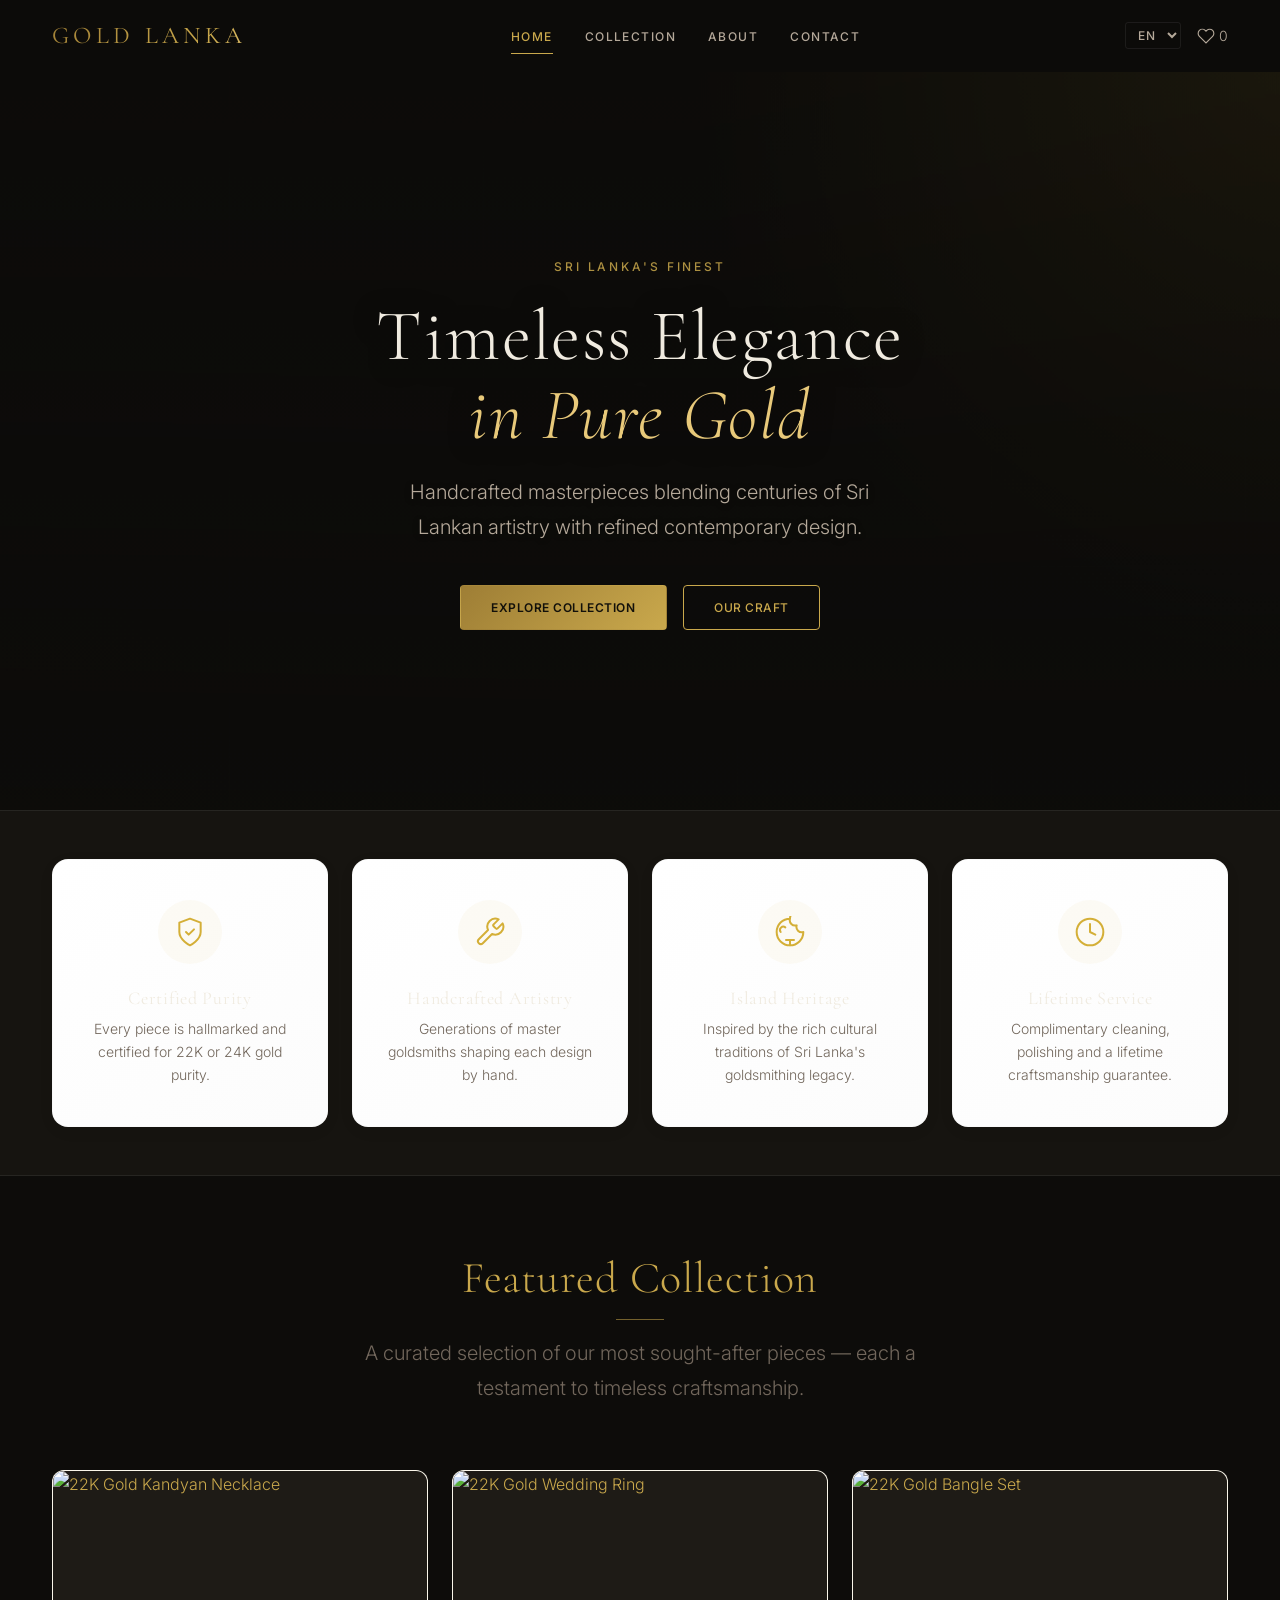
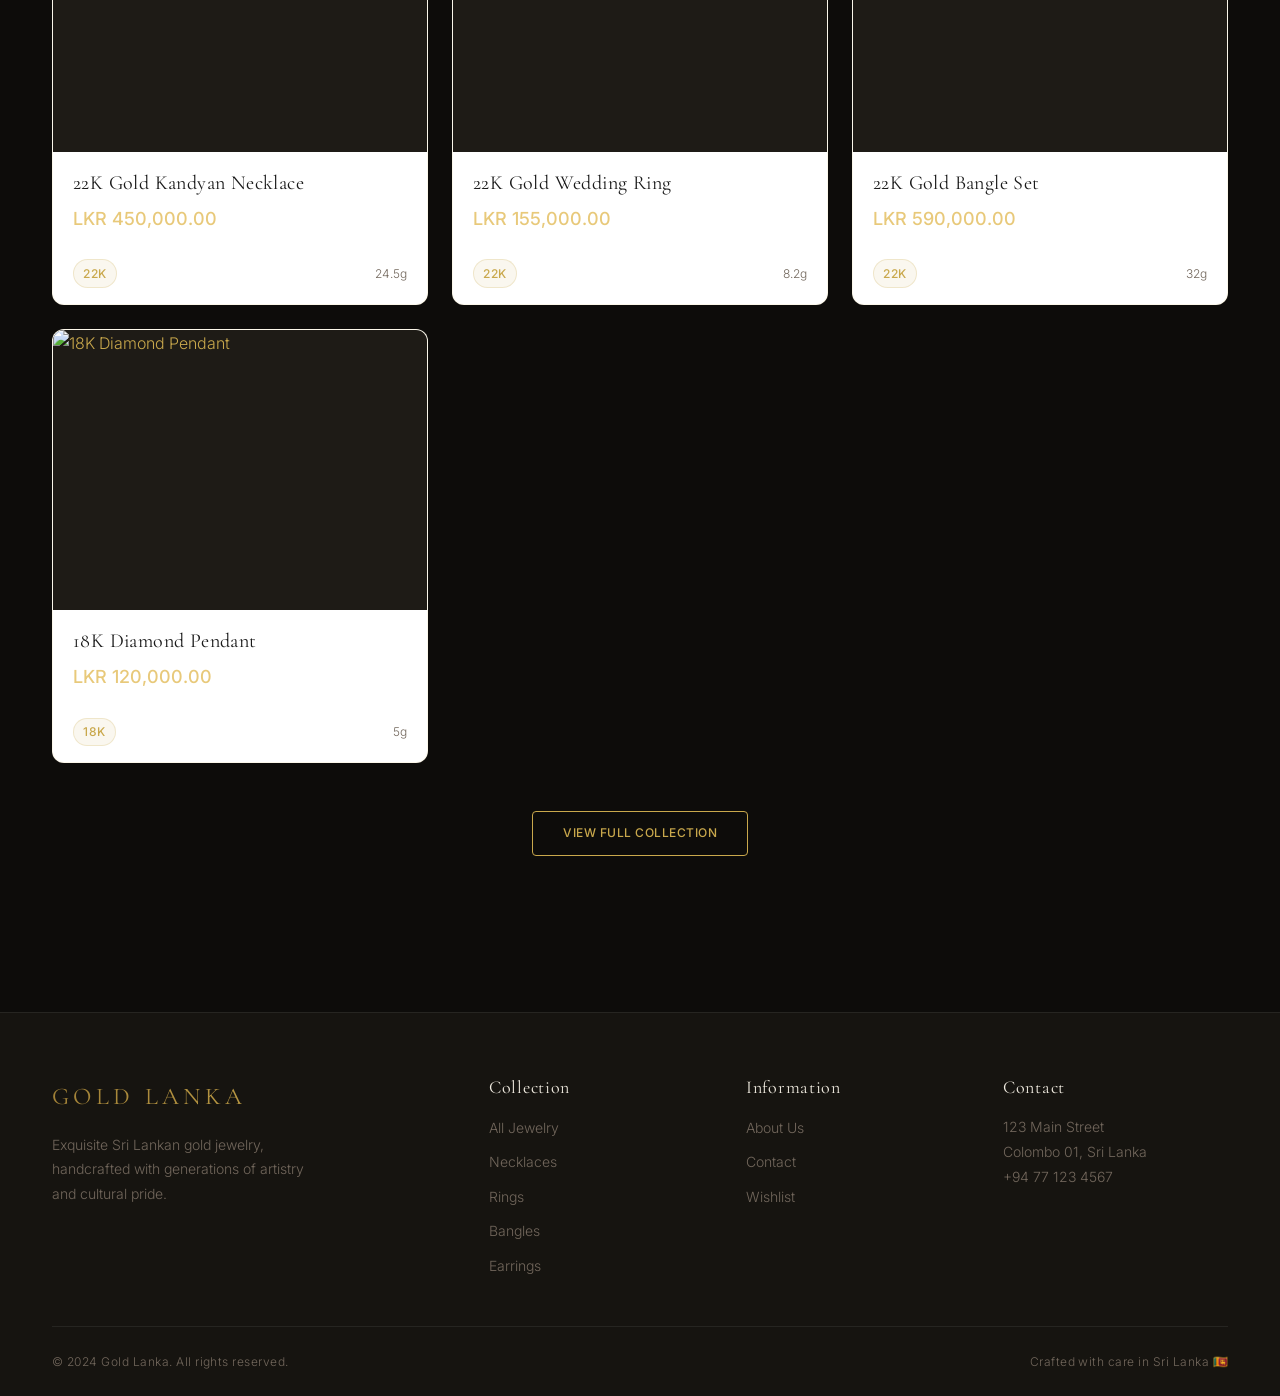
==== commit 571f99d9: "Configure GitHub Actions deployment" ====
--- a/index.html
+++ b/index.html
@@ -37,6 +37,12 @@
       transform: translateY(-8px);
       box-shadow: var(--shadow-soft);
       border-color: var(--color-gold);
+    }
+    .product-card .product-title a {
+      color: var(--color-dark);
+    }
+    .product-card .product-title a:hover {
+      color: var(--color-gold);
     }
     .product-image {
       transition: transform 0.6s ease;
